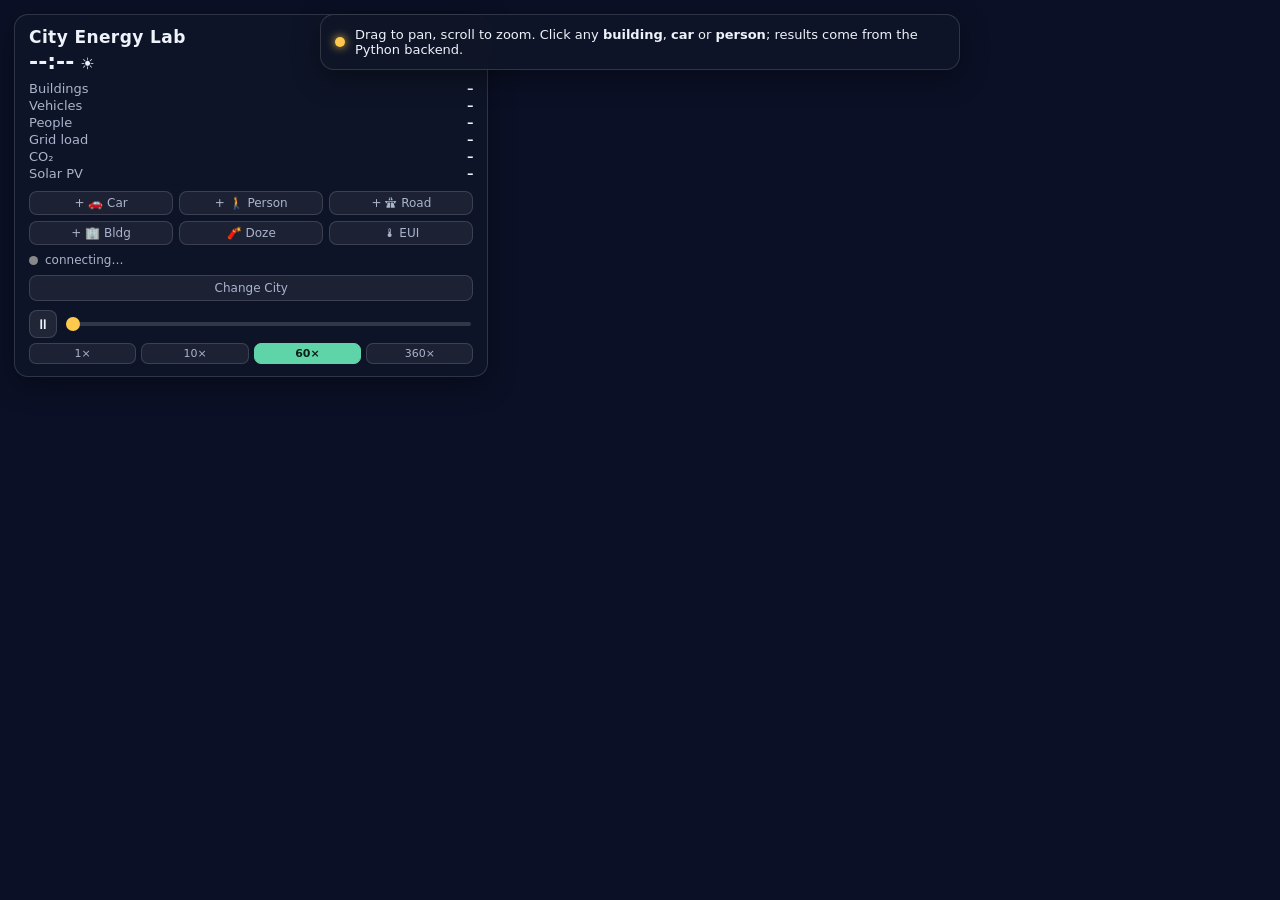
==== frontend/index.html @ 8f227ff8 "main: add any-city input via lat/lon web form" ====
<!DOCTYPE html>
<html lang="en">
<head>
<meta charset="utf-8">
<meta name="viewport" content="width=device-width, initial-scale=1">
<meta name="description" content="City energy analysis — Python simulation backend, browser renders only.">
<title>City Energy Analysis</title>
<link rel="icon" href="data:,">
<link rel="stylesheet" href="css/main.css">
</head>
<body>
<canvas id="city" aria-label="Isometric city scene — click the building, car or person to query the analysis backend"></canvas>

<div id="hud" class="panel">
  <h1>City Energy Lab</h1>
  <div class="clock"><span id="clockText">--:--</span><span class="glyph" id="clockGlyph">☀️</span></div>
  <div class="stat" id="weatherRow" style="display:none"><span id="weatherIcon"></span><b id="weatherLabel">–</b></div>
  <div class="stat"><span>Buildings</span><b id="statBldg">–</b></div>
  <div class="stat"><span>Vehicles</span><b id="statCars">–</b></div>
  <div class="stat"><span>People</span><b id="statPop">–</b></div>
  <div class="stat"><span>Grid load</span><b id="statLoad">–</b></div>
  <div class="stat"><span>CO₂</span><b id="statCO2">–</b></div>
  <div class="stat"><span>Solar PV</span><b id="statPV">–</b></div>
  <div class="tools" id="toolbar">
    <button data-tool="car" title="Arm, then click a road to add a car (Esc to cancel)">+ 🚗 Car</button>
    <button data-tool="person" title="Arm, then click a road to add a person (Esc to cancel)">+ 🚶 Person</button>
    <button data-tool="road" title="Arm, then drag on the map to lay a road (snaps to a 10 m grid)">+ 🛣 Road</button>
    <button data-tool="bldg" title="Pick a type below, then drag a footprint on the map">+ 🏢 Bldg</button>
    <button data-tool="dozer" title="Arm, then click a building or road to bulldoze it">🧨 Doze</button>
    <button id="euiToggle" title="Toggle EUI heat-map: green=efficient, red=high energy">🌡 EUI</button>
  </div>
  <div class="tools" id="bldgTypes" style="display:none">
    <button data-btype="res" class="active">🏠 Res</button>
    <button data-btype="office">🏢 Office</button>
    <button data-btype="shop">🛍 Shop</button>
    <button data-btype="hospital">🏥 Hospital</button>
    <button data-btype="school">🏫 School</button>
    <button data-btype="industrial">🏭 Industrial</button>
  </div>
  <div class="backend" id="backendBadge"><span class="dot"></span><span id="backendText">connecting…</span></div>
  <button id="changeCityBtn">Change City</button>
  <div id="timeControls">
    <div id="timeSliderRow">
      <button id="playBtn" title="Play / Pause">⏸</button>
      <input id="timeSlider" type="range" min="0" max="1439" step="1" value="0" title="Drag to jump to a time of day">
    </div>
    <div id="speedRow">
      <button data-speed="1">1×</button>
      <button data-speed="10">10×</button>
      <button data-speed="60" class="active">60×</button>
      <button data-speed="360">360×</button>
    </div>
  </div>
</div>

<div id="popup" class="panel" role="dialog" aria-labelledby="popupTitle">
  <button class="close" id="popupClose" aria-label="Close">✕</button>
  <h2 id="popupTitle"></h2>
  <p class="sub" id="popupSub"></p>
  <canvas id="chart" width="640" height="360"></canvas>
  <p id="popupNow"></p>
  <div id="popupEdit">
    <span>Floors</span>
    <button id="floorMinus" aria-label="Remove a floor">−</button>
    <b id="floorVal">–</b>
    <button id="floorPlus" aria-label="Add a floor">+</button>
  </div>
  <div id="popupActions">
    <button id="entityRemove">🗑 Remove</button>
  </div>
</div>

<div id="cityPanel" class="panel" role="dialog" aria-labelledby="cityPanelTitle" style="display:none">
  <button class="close" id="cityClose" aria-label="Close">✕</button>
  <h2 id="cityPanelTitle">Load City</h2>
  <p class="sub">Enter any location — OSM data will be fetched (first load ~10 s, then cached).</p>
  <form id="cityForm" onsubmit="return false">
    <label>Name<input id="cityName" type="text" placeholder="e.g. Tokyo Station" maxlength="60" autocomplete="off"></label>
    <label>Latitude<input id="cityLat" type="number" step="any" min="-90" max="90" placeholder="e.g. 35.6812"></label>
    <label>Longitude<input id="cityLon" type="number" step="any" min="-180" max="180" placeholder="e.g. 139.7671"></label>
    <label>Radius (m)<input id="cityRadius" type="number" min="50" max="2000" step="10" value="250"></label>
    <button id="citySubmit" type="button">Load City</button>
    <p id="cityStatus" aria-live="polite"></p>
  </form>
</div>

<div id="toast" class="panel"><span class="dot"></span><span>Drag to pan, scroll to zoom. Click any <b>building</b>, <b>car</b> or <b>person</b>; results come from the Python backend.</span></div>

<div id="tooltip"></div>

<script type="module" src="js/app.js"></script>
</body>
</html>
---- frontend/css/main.css ----
:root{
  --glass: rgba(16, 22, 40, 0.78);
  --glass-border: rgba(255,255,255,0.14);
  --text: #eef2fa;
  --text-dim: #aab4cc;
  --accent: #ffc94d;
  --accent2: #5fd4a8;
}
*{ box-sizing: border-box; }
html, body{ margin:0; padding:0; height:100%; overflow:hidden;
  font-family: "Segoe UI", "Noto Sans", system-ui, -apple-system, sans-serif;
  background:#0b1026; color:var(--text); }
#city{ position:fixed; inset:0; width:100%; height:100%; display:block;
  touch-action:none; cursor:grab; }
#city.dragging{ cursor:grabbing; }
#city.pointing{ cursor:pointer; }

.panel{
  position:fixed; background:var(--glass); border:1px solid var(--glass-border);
  border-radius:14px; backdrop-filter: blur(8px); -webkit-backdrop-filter: blur(8px);
  box-shadow: 0 8px 28px rgba(0,0,0,0.35); padding:12px 14px; z-index:10;
}

/* HUD */
#hud{ top:14px; left:14px; min-width:200px; }
#hud h1{ margin:0 0 2px; font-size:17px; letter-spacing:0.4px; }
#hud .clock{ font-size:22px; font-variant-numeric:tabular-nums; font-weight:700; margin:2px 0 6px; }
#hud .clock .glyph{ font-size:16px; margin-left:6px; }
#hud .stat{ display:flex; justify-content:space-between; gap:18px; font-size:13px;
  color:var(--text-dim); padding:1px 0; }
#hud .stat b{ color:var(--text); font-variant-numeric:tabular-nums; }
#hud .tools{ display:flex; flex-wrap:wrap; gap:6px; margin-top:9px; }
#hud .tools button{ min-width:30%; }
#bldgTypes{ margin-top:6px; }
#hud #bldgTypes button.active{ background:var(--accent); border-color:var(--accent);
  color:#1c1605; font-weight:600; }
#hud .tools button{ flex:1; border:1px solid var(--glass-border); background:rgba(255,255,255,0.06);
  color:var(--text-dim); font:inherit; font-size:12px; padding:4px 6px; border-radius:8px; cursor:pointer; }
#hud .tools button:hover{ color:var(--text); }
#hud .tools button.active{ background:var(--accent2); border-color:var(--accent2);
  color:#0c2018; font-weight:600; }
#city.placing{ cursor:crosshair; }
#hud .backend{ margin-top:8px; font-size:12px; color:var(--text-dim);
  display:flex; align-items:center; gap:7px; }
#hud .backend .dot{ width:9px; height:9px; border-radius:50%; background:#888; flex:none; }
#hud .backend.live .dot{ background:var(--accent2); box-shadow:0 0 8px var(--accent2); }
#hud .backend.dead .dot{ background:#e84545; box-shadow:0 0 8px #e84545; }

/* time controls */
#timeControls{ margin-top:9px; }
#timeSliderRow{ display:flex; align-items:center; gap:7px; margin-bottom:5px; }
#playBtn{ width:28px; height:28px; border-radius:8px; border:1px solid var(--glass-border);
  background:rgba(255,255,255,0.08); color:var(--text); font-size:14px; cursor:pointer;
  display:flex; align-items:center; justify-content:center; flex:none; padding:0; }
#playBtn:hover{ background:rgba(255,255,255,0.18); }
#timeSlider{ flex:1; -webkit-appearance:none; appearance:none; height:4px;
  border-radius:2px; background:rgba(255,255,255,0.15); outline:none; cursor:pointer; }
#timeSlider::-webkit-slider-thumb{ -webkit-appearance:none; width:14px; height:14px;
  border-radius:50%; background:var(--accent); cursor:pointer; }
#timeSlider::-moz-range-thumb{ width:14px; height:14px; border:none;
  border-radius:50%; background:var(--accent); cursor:pointer; }
#speedRow{ display:flex; gap:5px; }
#speedRow button{ flex:1; border:1px solid var(--glass-border); background:rgba(255,255,255,0.06);
  color:var(--text-dim); font:inherit; font-size:11px; padding:3px 4px;
  border-radius:7px; cursor:pointer; }
#speedRow button:hover{ color:var(--text); }
#speedRow button.active{ background:var(--accent2); border-color:var(--accent2);
  color:#0c2018; font-weight:600; }

/* Detail popup (building / car / person) */
#popup{ top:80px; right:16px; width:340px; max-width:calc(100vw - 24px); z-index:20; display:none; }
#popup.open{ display:block; }
#popup .close{ position:absolute; top:8px; right:10px; border:none; background:none;
  color:var(--text-dim); font-size:20px; cursor:pointer; line-height:1; padding:4px; }
#popup .close:hover{ color:var(--text); }
#popup h2{ margin:0 36px 2px 0; font-size:17px; }
#popup .sub{ margin:0 0 10px; font-size:12.5px; color:var(--text-dim); }
#chart{ width:100%; height:180px; display:block; border-radius:8px; background:rgba(8,12,28,0.6); }
#popupNow{ margin:8px 0 0; font-size:14px; }
#popupNow b{ color:var(--accent); font-size:18px; font-variant-numeric:tabular-nums; }
#popupEdit{ display:none; margin:10px 0 0; align-items:center; gap:10px; font-size:13px;
  color:var(--text-dim); }
#popup.editable #popupEdit{ display:flex; }
#popupEdit button{ width:26px; height:26px; border-radius:7px; border:1px solid var(--glass-border);
  background:rgba(255,255,255,0.08); color:var(--text); font-size:15px; cursor:pointer; line-height:1; }
#popupEdit button:hover{ background:rgba(255,255,255,0.18); }
#popupEdit button:disabled{ opacity:0.4; cursor:default; }
#popupEdit b{ min-width:22px; text-align:center; color:var(--text);
  font-size:15px; font-variant-numeric:tabular-nums; }
#popupActions{ display:none; margin:10px 0 0; }
#popup.removable #popupActions{ display:flex; }
#popupActions button{ border:1px solid rgba(232,69,69,0.5); background:rgba(232,69,69,0.14);
  color:#ff9d9d; font:inherit; font-size:12.5px; padding:5px 14px; border-radius:8px; cursor:pointer; }
#popupActions button:hover{ background:rgba(232,69,69,0.32); color:#fff; }

/* tooltip */
#tooltip{ position:fixed; pointer-events:none; z-index:30; display:none;
  background:rgba(10,14,30,0.92); border:1px solid var(--glass-border); color:var(--text);
  font-size:12px; padding:4px 9px; border-radius:7px; white-space:nowrap; }

/* hint toast */
#toast{ top:14px; left:50%; transform:translateX(-50%); font-size:13px; color:var(--text);
  display:flex; gap:10px; align-items:center; transition:opacity 0.8s; max-width:92vw; }
#toast.hide{ opacity:0; pointer-events:none; }
#toast .dot{ width:10px; height:10px; border-radius:50%; background:var(--accent);
  box-shadow:0 0 10px var(--accent); flex:none; }

/* Change City button (in HUD) */
#changeCityBtn {
  margin-top:8px; width:100%; border:1px solid var(--glass-border);
  background:rgba(255,255,255,0.06); color:var(--text-dim); font:inherit;
  font-size:12px; padding:5px 8px; border-radius:8px; cursor:pointer;
}
#changeCityBtn:hover { color:var(--text); background:rgba(255,255,255,0.12); }

/* City loader panel */
#cityPanel { top:80px; right:16px; width:260px; z-index:25; }
#cityPanel h2 { margin:0 28px 4px 0; font-size:15px; }
#cityPanel .sub { margin:0 0 10px; font-size:12px; color:var(--text-dim); }
#cityPanel .close { position:absolute; top:8px; right:10px; border:none;
  background:none; color:var(--text-dim); font-size:20px; cursor:pointer;
  line-height:1; padding:4px; }
#cityPanel .close:hover { color:var(--text); }
#cityForm { display:flex; flex-direction:column; gap:7px; }
#cityForm label { display:flex; flex-direction:column; gap:3px;
  font-size:12px; color:var(--text-dim); }
#cityForm input {
  background:rgba(255,255,255,0.07); border:1px solid var(--glass-border);
  color:var(--text); border-radius:7px; padding:5px 8px; font:inherit;
  font-size:13px; outline:none;
}
#cityForm input:focus { border-color:rgba(255,255,255,0.32); }
#citySubmit {
  margin-top:2px; background:rgba(95,212,168,0.14);
  border:1px solid rgba(95,212,168,0.4); color:var(--accent2);
  font:inherit; font-size:13px; font-weight:600; padding:7px;
  border-radius:8px; cursor:pointer;
}
#citySubmit:hover { background:rgba(95,212,168,0.28); }
#citySubmit:disabled { opacity:0.5; cursor:default; }
#cityStatus { font-size:11.5px; color:var(--text-dim); margin:2px 0 0; min-height:1em; }

@media (max-width: 760px){
  #hud{ min-width:160px; padding:10px 12px; }
  #hud .clock{ font-size:18px; }
  #popup{ top:auto; bottom:16px; right:12px; left:12px; width:auto; }
  #toast{ top:auto; bottom:14px; left:12px; right:12px; transform:none; font-size:12px; }
}
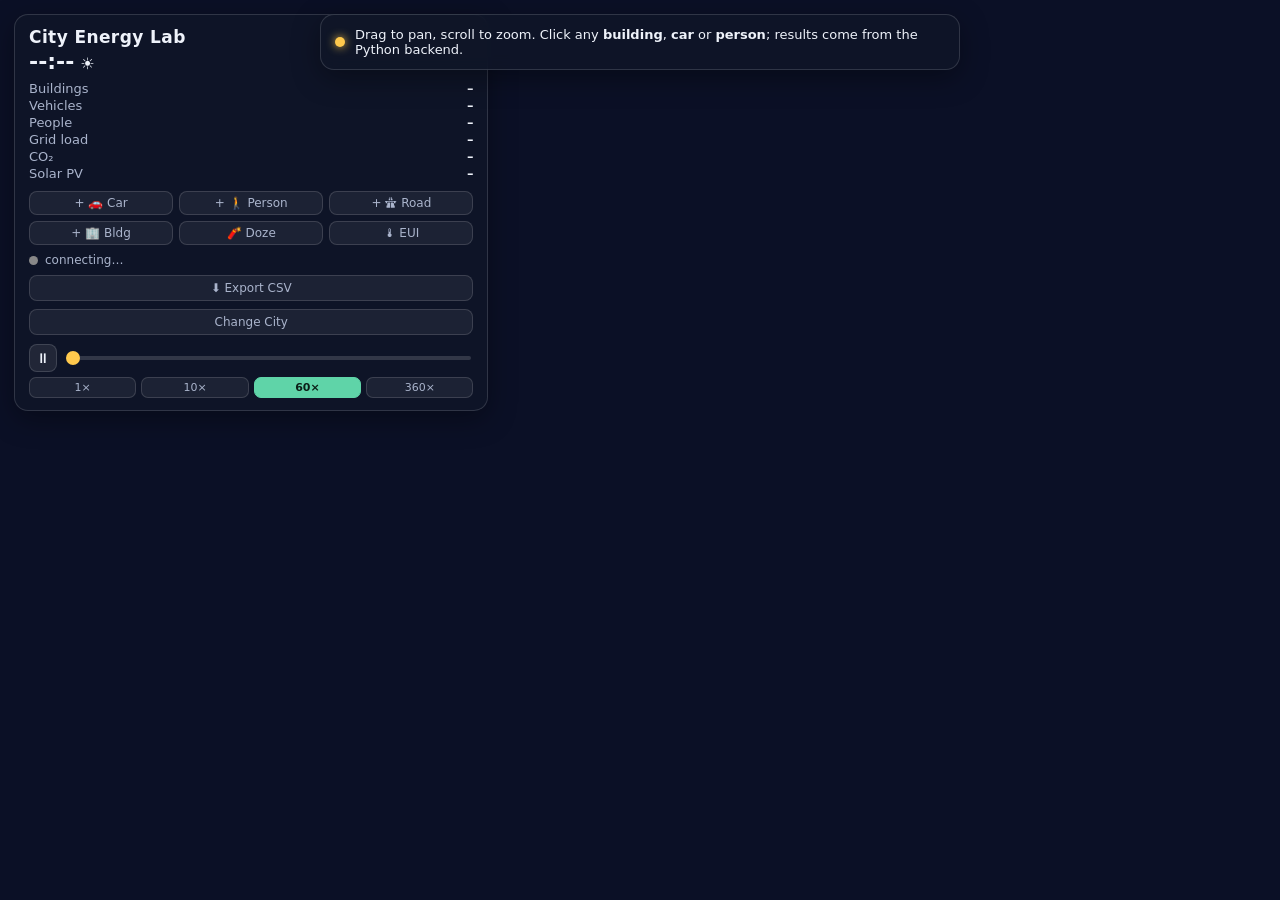
==== commit c9575bac: "main: add per-building CSV export and fix empty-world startup crash" ====
--- a/frontend/index.html
+++ b/frontend/index.html
@@ -38,6 +38,7 @@
     <button data-btype="industrial">🏭 Industrial</button>
   </div>
   <div class="backend" id="backendBadge"><span class="dot"></span><span id="backendText">connecting…</span></div>
+  <button id="exportBtn" title="Download the current per-building EUI / CO₂ / PV analysis as CSV">⬇ Export CSV</button>
   <button id="changeCityBtn">Change City</button>
   <div id="timeControls">
     <div id="timeSliderRow">
--- a/frontend/css/main.css
+++ b/frontend/css/main.css
@@ -105,13 +105,13 @@
 #toast .dot{ width:10px; height:10px; border-radius:50%; background:var(--accent);
   box-shadow:0 0 10px var(--accent); flex:none; }
 
-/* Change City button (in HUD) */
-#changeCityBtn {
+/* Change City / Export buttons (in HUD) */
+#changeCityBtn, #exportBtn {
   margin-top:8px; width:100%; border:1px solid var(--glass-border);
   background:rgba(255,255,255,0.06); color:var(--text-dim); font:inherit;
   font-size:12px; padding:5px 8px; border-radius:8px; cursor:pointer;
 }
-#changeCityBtn:hover { color:var(--text); background:rgba(255,255,255,0.12); }
+#changeCityBtn:hover, #exportBtn:hover { color:var(--text); background:rgba(255,255,255,0.12); }
 
 /* City loader panel */
 #cityPanel { top:80px; right:16px; width:260px; z-index:25; }
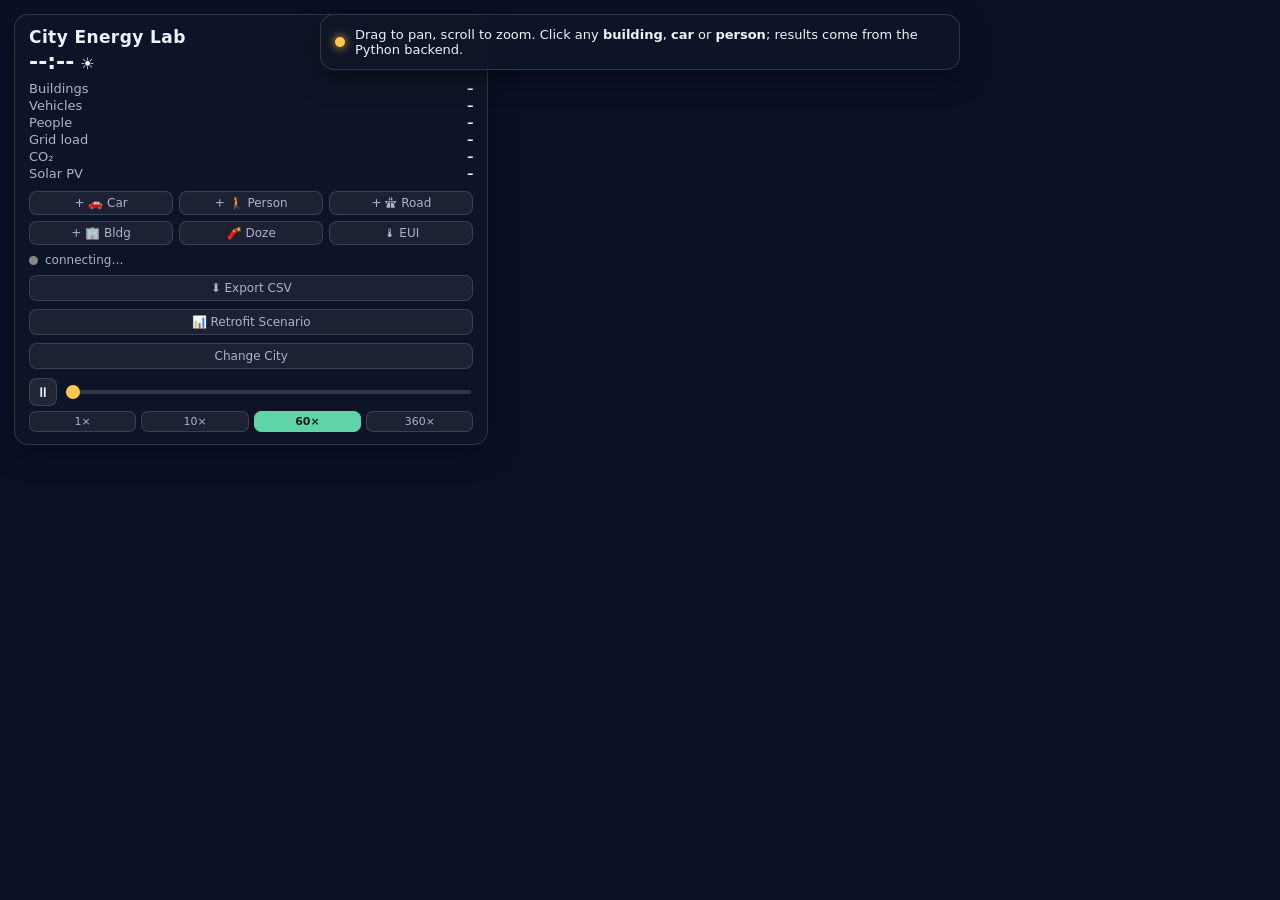
==== commit 5fcc8b04: "main: enable before vs after retrofit pipeline." ====
--- a/frontend/index.html
+++ b/frontend/index.html
@@ -39,6 +39,7 @@
   </div>
   <div class="backend" id="backendBadge"><span class="dot"></span><span id="backendText">connecting…</span></div>
   <button id="exportBtn" title="Download the current per-building EUI / CO₂ / PV analysis as CSV">⬇ Export CSV</button>
+  <button id="scenarioBtn" title="Compare the city before vs. after a retrofit (city-wide measures)">📊 Retrofit Scenario</button>
   <button id="changeCityBtn">Change City</button>
   <div id="timeControls">
     <div id="timeSliderRow">
@@ -85,6 +86,15 @@
   </form>
 </div>
 
+<div id="scenarioPanel" class="panel" role="dialog" aria-labelledby="scenarioTitle" style="display:none">
+  <button class="close" id="scenarioClose" aria-label="Close">✕</button>
+  <h2 id="scenarioTitle">Retrofit Scenario</h2>
+  <p class="sub">Before vs. after, city-wide. Deterministic design-day recompute — the live simulation keeps running.</p>
+  <div id="scenarioPresets"></div>
+  <div id="scenarioMeasures"></div>
+  <div id="scenarioResults"></div>
+</div>
+
 <div id="toast" class="panel"><span class="dot"></span><span>Drag to pan, scroll to zoom. Click any <b>building</b>, <b>car</b> or <b>person</b>; results come from the Python backend.</span></div>
 
 <div id="tooltip"></div>
--- a/frontend/css/main.css
+++ b/frontend/css/main.css
@@ -105,13 +105,65 @@
 #toast .dot{ width:10px; height:10px; border-radius:50%; background:var(--accent);
   box-shadow:0 0 10px var(--accent); flex:none; }
 
-/* Change City / Export buttons (in HUD) */
-#changeCityBtn, #exportBtn {
+/* Change City / Export / Scenario buttons (in HUD) */
+#changeCityBtn, #exportBtn, #scenarioBtn {
   margin-top:8px; width:100%; border:1px solid var(--glass-border);
   background:rgba(255,255,255,0.06); color:var(--text-dim); font:inherit;
   font-size:12px; padding:5px 8px; border-radius:8px; cursor:pointer;
 }
-#changeCityBtn:hover, #exportBtn:hover { color:var(--text); background:rgba(255,255,255,0.12); }
+#changeCityBtn:hover, #exportBtn:hover, #scenarioBtn:hover { color:var(--text); background:rgba(255,255,255,0.12); }
+
+/* Retrofit scenario panel */
+#scenarioPanel{ top:80px; right:16px; width:360px; max-width:calc(100vw - 24px);
+  max-height:calc(100vh - 96px); overflow:auto; z-index:25; }
+#scenarioPanel h2{ margin:0 28px 2px 0; font-size:16px; }
+#scenarioPanel .sub{ margin:0 0 10px; font-size:11.5px; color:var(--text-dim); }
+#scenarioPanel .close{ position:absolute; top:8px; right:10px; border:none; background:none;
+  color:var(--text-dim); font-size:20px; cursor:pointer; line-height:1; padding:4px; }
+#scenarioPanel .close:hover{ color:var(--text); }
+
+#scenarioPresets{ display:flex; gap:6px; margin-bottom:10px; }
+#scenarioPresets button{ flex:1; border:1px solid var(--glass-border); background:rgba(255,255,255,0.06);
+  color:var(--text-dim); font:inherit; font-size:12px; padding:5px; border-radius:8px; cursor:pointer; }
+#scenarioPresets button:hover{ color:var(--text); background:rgba(255,255,255,0.12); }
+
+#scenarioMeasures .measure{ margin-bottom:7px; }
+#scenarioMeasures label{ display:flex; justify-content:space-between; align-items:baseline;
+  font-size:12px; color:var(--text-dim); margin-bottom:2px; }
+#scenarioMeasures .mval{ color:var(--accent2); font-variant-numeric:tabular-nums; font-size:11.5px; }
+#scenarioMeasures input[type=range]{ width:100%; -webkit-appearance:none; appearance:none; height:4px;
+  border-radius:2px; background:rgba(255,255,255,0.15); outline:none; cursor:pointer; margin:0; }
+#scenarioMeasures input[type=range]::-webkit-slider-thumb{ -webkit-appearance:none; width:13px; height:13px;
+  border-radius:50%; background:var(--accent2); cursor:pointer; }
+#scenarioMeasures input[type=range]::-moz-range-thumb{ width:13px; height:13px; border:none;
+  border-radius:50%; background:var(--accent2); cursor:pointer; }
+
+#scenarioResults{ margin-top:12px; border-top:1px solid var(--glass-border); padding-top:10px;
+  transition:opacity 0.15s; }
+#scenarioResults.loading{ opacity:0.5; }
+.scenMeta, .scenUnit{ font-size:11px; color:var(--text-dim); text-align:center; }
+.scenMeta{ margin-bottom:8px; }
+.scenUnit{ margin-bottom:12px; }
+
+.scenHeadline{ display:flex; align-items:center; justify-content:space-between; gap:8px; margin-bottom:2px; }
+.scenHL{ display:flex; flex-direction:column; align-items:center; flex:1; }
+.scenHLk{ font-size:10px; color:var(--text-dim); text-transform:uppercase; letter-spacing:0.4px; }
+.scenHL b{ font-size:26px; font-variant-numeric:tabular-nums; }
+.scenArrow{ font-size:15px; font-weight:700; font-variant-numeric:tabular-nums; padding:0 4px; white-space:nowrap; }
+
+.scenRow{ display:grid; grid-template-columns:1.4fr 1fr 1fr 0.9fr; gap:6px; align-items:baseline;
+  font-size:12px; padding:3px 0; }
+.scenHead{ color:var(--text-dim); font-size:10px; text-transform:uppercase; letter-spacing:0.3px;
+  border-bottom:1px solid var(--glass-border); padding-bottom:4px; margin-bottom:2px; }
+.scenRow .scenLabel{ color:var(--text-dim); }
+.scenRow .scenNum{ text-align:right; font-variant-numeric:tabular-nums; color:var(--text); }
+.scenRow .scenDelta{ text-align:right; font-variant-numeric:tabular-nums; font-weight:600; }
+.scenRow.strong{ font-weight:600; }
+.scenRow.strong .scenLabel{ color:var(--text); }
+.scenDelta.good, .scenArrow.good{ color:var(--accent2); }
+.scenDelta.bad, .scenArrow.bad{ color:#ff8f8f; }
+.scenDelta.flat, .scenArrow.flat{ color:var(--text-dim); }
+.scenErr{ font-size:12px; color:#ffb4b4; }
 
 /* City loader panel */
 #cityPanel { top:80px; right:16px; width:260px; z-index:25; }
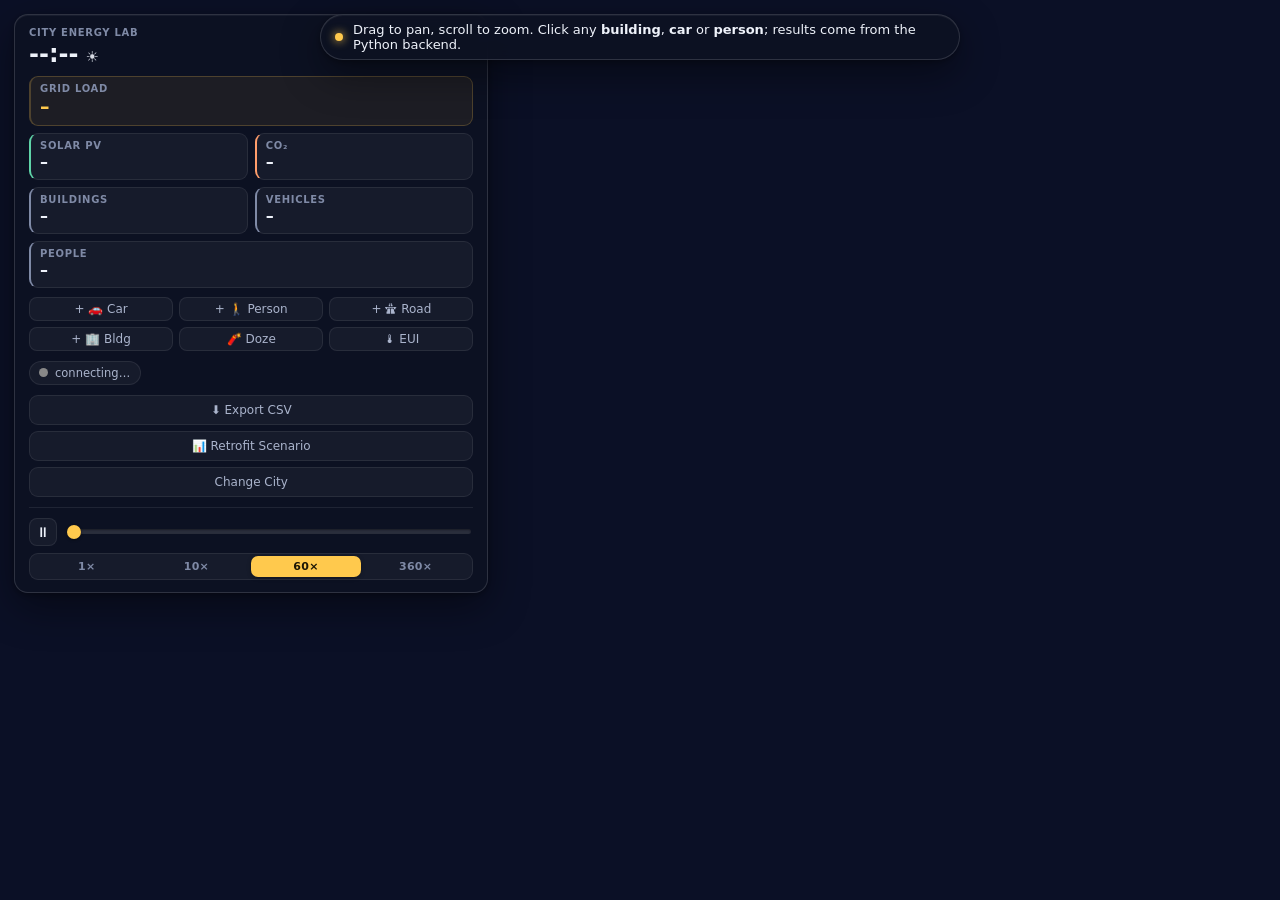
==== commit b4794179: "main: rectify the GUI" ====
--- a/frontend/index.html
+++ b/frontend/index.html
@@ -15,12 +15,14 @@
   <h1>City Energy Lab</h1>
   <div class="clock"><span id="clockText">--:--</span><span class="glyph" id="clockGlyph">☀️</span></div>
   <div class="stat" id="weatherRow" style="display:none"><span id="weatherIcon"></span><b id="weatherLabel">–</b></div>
-  <div class="stat"><span>Buildings</span><b id="statBldg">–</b></div>
-  <div class="stat"><span>Vehicles</span><b id="statCars">–</b></div>
-  <div class="stat"><span>People</span><b id="statPop">–</b></div>
-  <div class="stat"><span>Grid load</span><b id="statLoad">–</b></div>
-  <div class="stat"><span>CO₂</span><b id="statCO2">–</b></div>
-  <div class="stat"><span>Solar PV</span><b id="statPV">–</b></div>
+  <div class="metric-grid metric-grid--hud">
+    <div class="tile tile--hero" style="--tick:var(--accent)"><span class="tile__k">Grid load</span><b class="tile__v" id="statLoad">–</b></div>
+    <div class="tile" style="--tick:var(--accent2)"><span class="tile__k">Solar PV</span><b class="tile__v" id="statPV">–</b></div>
+    <div class="tile" style="--tick:var(--warm)"><span class="tile__k">CO₂</span><b class="tile__v" id="statCO2">–</b></div>
+    <div class="tile" style="--tick:var(--text-mute)"><span class="tile__k">Buildings</span><b class="tile__v" id="statBldg">–</b></div>
+    <div class="tile" style="--tick:var(--text-mute)"><span class="tile__k">Vehicles</span><b class="tile__v" id="statCars">–</b></div>
+    <div class="tile tile--wide" style="--tick:var(--text-mute)"><span class="tile__k">People</span><b class="tile__v" id="statPop">–</b></div>
+  </div>
   <div class="tools" id="toolbar">
     <button data-tool="car" title="Arm, then click a road to add a car (Esc to cancel)">+ 🚗 Car</button>
     <button data-tool="person" title="Arm, then click a road to add a person (Esc to cancel)">+ 🚶 Person</button>
@@ -60,7 +62,7 @@
   <h2 id="popupTitle"></h2>
   <p class="sub" id="popupSub"></p>
   <canvas id="chart" width="640" height="360"></canvas>
-  <p id="popupNow"></p>
+  <div id="popupNow" class="metric-grid" aria-label="Live readings"></div>
   <div id="popupEdit">
     <span>Floors</span>
     <button id="floorMinus" aria-label="Remove a floor">−</button>
@@ -78,8 +80,10 @@
   <p class="sub">Enter any location — OSM data will be fetched (first load ~10 s, then cached).</p>
   <form id="cityForm" onsubmit="return false">
     <label>Name<input id="cityName" type="text" placeholder="e.g. Tokyo Station" maxlength="60" autocomplete="off"></label>
-    <label>Latitude<input id="cityLat" type="number" step="any" min="-90" max="90" placeholder="e.g. 35.6812"></label>
-    <label>Longitude<input id="cityLon" type="number" step="any" min="-180" max="180" placeholder="e.g. 139.7671"></label>
+    <div id="cityCoordRow">
+      <label>Latitude<input id="cityLat" type="number" step="any" min="-90" max="90" placeholder="e.g. 35.6812"></label>
+      <label>Longitude<input id="cityLon" type="number" step="any" min="-180" max="180" placeholder="e.g. 139.7671"></label>
+    </div>
     <label>Radius (m)<input id="cityRadius" type="number" min="50" max="2000" step="10" value="250"></label>
     <button id="citySubmit" type="button">Load City</button>
     <p id="cityStatus" aria-live="polite"></p>
@@ -89,10 +93,19 @@
 <div id="scenarioPanel" class="panel" role="dialog" aria-labelledby="scenarioTitle" style="display:none">
   <button class="close" id="scenarioClose" aria-label="Close">✕</button>
   <h2 id="scenarioTitle">Retrofit Scenario</h2>
-  <p class="sub">Before vs. after, city-wide. Deterministic design-day recompute — the live simulation keeps running.</p>
+  <p class="sub">Before vs. after. Deterministic design-day recompute — the live simulation keeps running.</p>
   <div id="scenarioPresets"></div>
+  <label class="scenSelectRow">Apply to <select id="scenarioTarget"></select></label>
   <div id="scenarioMeasures"></div>
   <div id="scenarioResults"></div>
+  <canvas id="scenarioChart" width="640" height="300"></canvas>
+  <label class="scenSelectRow">Electricity tariff (£/kWh)
+    <input id="scenarioTariff" type="number" min="0" max="100" step="0.01" value="0.28"></label>
+  <div id="scenarioCost"></div>
+  <div id="scenarioFoot">
+    <label class="scenMapToggle"><input type="checkbox" id="scenarioMapToggle"> Show savings on map</label>
+    <button id="scenarioExport" title="Download per-building before/after CSV">⬇ CSV</button>
+  </div>
 </div>
 
 <div id="toast" class="panel"><span class="dot"></span><span>Drag to pan, scroll to zoom. Click any <b>building</b>, <b>car</b> or <b>person</b>; results come from the Python backend.</span></div>
--- a/frontend/css/main.css
+++ b/frontend/css/main.css
@@ -1,10 +1,17 @@
 :root{
-  --glass: rgba(16, 22, 40, 0.78);
+  --glass: rgba(13, 18, 34, 0.86);
   --glass-border: rgba(255,255,255,0.14);
+  --glass-2: rgba(255,255,255,0.045);
+  --tile-border: rgba(255,255,255,0.08);
   --text: #eef2fa;
   --text-dim: #aab4cc;
+  --text-mute: #7f8aa6;
   --accent: #ffc94d;
   --accent2: #5fd4a8;
+  --warm: #ff9d6b;
+  --cool: #7aa7ff;
+  --warn: #ff8f8f;
+  --well: rgba(8,12,28,0.55);
 }
 *{ box-sizing: border-box; }
 html, body{ margin:0; padding:0; height:100%; overflow:hidden;
@@ -18,54 +25,75 @@
 .panel{
   position:fixed; background:var(--glass); border:1px solid var(--glass-border);
   border-radius:14px; backdrop-filter: blur(8px); -webkit-backdrop-filter: blur(8px);
-  box-shadow: 0 8px 28px rgba(0,0,0,0.35); padding:12px 14px; z-index:10;
+  box-shadow:
+    0 1px 0 rgba(255,255,255,0.05) inset,
+    0 2px 6px rgba(0,0,0,0.30),
+    0 14px 40px rgba(0,0,0,0.42);
+  padding:12px 14px; z-index:10;
 }
 
 /* HUD */
 #hud{ top:14px; left:14px; min-width:200px; }
-#hud h1{ margin:0 0 2px; font-size:17px; letter-spacing:0.4px; }
-#hud .clock{ font-size:22px; font-variant-numeric:tabular-nums; font-weight:700; margin:2px 0 6px; }
-#hud .clock .glyph{ font-size:16px; margin-left:6px; }
+#hud h1{ margin:0 0 4px; font-size:10px; font-weight:600;
+  letter-spacing:0.7px; text-transform:uppercase; color:var(--text-mute); }
+#hud .clock{ font-size:24px; font-weight:700; font-variant-numeric:tabular-nums;
+  margin:0 0 8px; line-height:1.05; }
+#hud .clock .glyph{ font-size:15px; margin-left:7px; opacity:0.9; }
 #hud .stat{ display:flex; justify-content:space-between; gap:18px; font-size:13px;
   color:var(--text-dim); padding:1px 0; }
 #hud .stat b{ color:var(--text); font-variant-numeric:tabular-nums; }
+#hud #weatherRow{ width:max-content; max-width:100%; align-items:center; gap:6px;
+  margin:-2px 0 2px; padding:3px 9px; font-size:12px; color:var(--text-dim);
+  background:var(--glass-2); border:1px solid var(--tile-border);
+  border-radius:999px; justify-content:flex-start; }
+#hud #weatherRow b{ font-weight:600; color:var(--text); letter-spacing:0.2px; }
 #hud .tools{ display:flex; flex-wrap:wrap; gap:6px; margin-top:9px; }
 #hud .tools button{ min-width:30%; }
 #bldgTypes{ margin-top:6px; }
 #hud #bldgTypes button.active{ background:var(--accent); border-color:var(--accent);
   color:#1c1605; font-weight:600; }
-#hud .tools button{ flex:1; border:1px solid var(--glass-border); background:rgba(255,255,255,0.06);
+#hud .tools button{ flex:1; border:1px solid var(--tile-border); background:var(--glass-2);
   color:var(--text-dim); font:inherit; font-size:12px; padding:4px 6px; border-radius:8px; cursor:pointer; }
-#hud .tools button:hover{ color:var(--text); }
+#hud .tools button:hover{ color:var(--text); background:rgba(255,255,255,0.07); border-color:var(--glass-border); }
 #hud .tools button.active{ background:var(--accent2); border-color:var(--accent2);
   color:#0c2018; font-weight:600; }
 #city.placing{ cursor:crosshair; }
-#hud .backend{ margin-top:8px; font-size:12px; color:var(--text-dim);
-  display:flex; align-items:center; gap:7px; }
+#hud .backend{ display:inline-flex; align-items:center; gap:7px;
+  width:max-content; max-width:100%; margin-top:10px;
+  font-size:11.5px; color:var(--text-dim); padding:4px 10px 4px 9px;
+  background:var(--glass-2); border:1px solid var(--tile-border); border-radius:999px; }
 #hud .backend .dot{ width:9px; height:9px; border-radius:50%; background:#888; flex:none; }
 #hud .backend.live .dot{ background:var(--accent2); box-shadow:0 0 8px var(--accent2); }
 #hud .backend.dead .dot{ background:#e84545; box-shadow:0 0 8px #e84545; }
 
 /* time controls */
-#timeControls{ margin-top:9px; }
-#timeSliderRow{ display:flex; align-items:center; gap:7px; margin-bottom:5px; }
-#playBtn{ width:28px; height:28px; border-radius:8px; border:1px solid var(--glass-border);
-  background:rgba(255,255,255,0.08); color:var(--text); font-size:14px; cursor:pointer;
+#timeControls{ margin-top:10px; padding-top:10px; border-top:1px solid var(--tile-border); }
+#timeSliderRow{ display:flex; align-items:center; gap:8px; margin-bottom:7px; }
+#playBtn{ width:28px; height:28px; border-radius:8px; border:1px solid var(--tile-border);
+  background:var(--glass-2); color:var(--text); font-size:14px; cursor:pointer;
   display:flex; align-items:center; justify-content:center; flex:none; padding:0; }
-#playBtn:hover{ background:rgba(255,255,255,0.18); }
-#timeSlider{ flex:1; -webkit-appearance:none; appearance:none; height:4px;
-  border-radius:2px; background:rgba(255,255,255,0.15); outline:none; cursor:pointer; }
+#playBtn:hover{ background:rgba(255,255,255,0.10); border-color:var(--glass-border); color:var(--accent); }
+#timeSlider{ flex:1; -webkit-appearance:none; appearance:none; height:5px;
+  border-radius:3px; background:rgba(255,255,255,0.12);
+  box-shadow:inset 0 1px 2px rgba(0,0,0,0.4); outline:none; cursor:pointer; }
 #timeSlider::-webkit-slider-thumb{ -webkit-appearance:none; width:14px; height:14px;
-  border-radius:50%; background:var(--accent); cursor:pointer; }
+  border-radius:50%; background:var(--accent); cursor:pointer;
+  box-shadow:0 1px 3px rgba(0,0,0,0.45); }
 #timeSlider::-moz-range-thumb{ width:14px; height:14px; border:none;
-  border-radius:50%; background:var(--accent); cursor:pointer; }
-#speedRow{ display:flex; gap:5px; }
-#speedRow button{ flex:1; border:1px solid var(--glass-border); background:rgba(255,255,255,0.06);
-  color:var(--text-dim); font:inherit; font-size:11px; padding:3px 4px;
-  border-radius:7px; cursor:pointer; }
+  border-radius:50%; background:var(--accent); cursor:pointer;
+  box-shadow:0 1px 3px rgba(0,0,0,0.45); }
+#timeSlider:hover::-webkit-slider-thumb,
+#timeSlider:active::-webkit-slider-thumb{ box-shadow:0 0 0 4px rgba(255,201,77,0.18), 0 1px 3px rgba(0,0,0,0.45); }
+#timeSlider:hover::-moz-range-thumb,
+#timeSlider:active::-moz-range-thumb{ box-shadow:0 0 0 4px rgba(255,201,77,0.18); }
+#speedRow{ display:flex; gap:0; padding:2px; background:var(--glass-2);
+  border:1px solid var(--tile-border); border-radius:9px; }
+#speedRow button{ flex:1; border:none; background:transparent;
+  color:var(--text-mute); font:inherit; font-size:11px; font-weight:600;
+  letter-spacing:0.3px; padding:4px; border-radius:7px; cursor:pointer; }
 #speedRow button:hover{ color:var(--text); }
-#speedRow button.active{ background:var(--accent2); border-color:var(--accent2);
-  color:#0c2018; font-weight:600; }
+#speedRow button.active{ background:var(--accent); border-color:transparent;
+  color:#1c1605; font-weight:700; box-shadow:0 1px 4px rgba(0,0,0,0.3); }
 
 /* Detail popup (building / car / person) */
 #popup{ top:80px; right:16px; width:340px; max-width:calc(100vw - 24px); z-index:20; display:none; }
@@ -74,10 +102,37 @@
   color:var(--text-dim); font-size:20px; cursor:pointer; line-height:1; padding:4px; }
 #popup .close:hover{ color:var(--text); }
 #popup h2{ margin:0 36px 2px 0; font-size:17px; }
-#popup .sub{ margin:0 0 10px; font-size:12.5px; color:var(--text-dim); }
-#chart{ width:100%; height:180px; display:block; border-radius:8px; background:rgba(8,12,28,0.6); }
-#popupNow{ margin:8px 0 0; font-size:14px; }
-#popupNow b{ color:var(--accent); font-size:18px; font-variant-numeric:tabular-nums; }
+#popup .sub{ margin:0 0 10px; padding-bottom:9px; font-size:12.5px; color:var(--text-dim);
+  border-bottom:1px solid var(--tile-border); }
+#chart, #scenarioChart{ display:block; width:100%; border-radius:9px;
+  background:var(--well); border:1px solid var(--tile-border); }
+#chart{ height:180px; }
+
+/* ===== Metric tiles — shared by the popup readout and the HUD stats ===== */
+.metric-grid{ display:grid; gap:7px; margin:10px 0 0; grid-template-columns:repeat(2,1fr); }
+.tile{ position:relative; display:flex; flex-direction:column; gap:3px;
+  background:var(--glass-2); border:1px solid var(--tile-border);
+  border-left:2px solid var(--tick, var(--text-mute));
+  border-radius:9px; padding:7px 9px 8px; min-width:0; }
+.tile__k{ font-size:10px; font-weight:600; letter-spacing:0.7px;
+  text-transform:uppercase; color:var(--text-mute); line-height:1; }
+.tile__v{ display:flex; align-items:baseline; font-size:17px; font-weight:600;
+  color:var(--text); font-variant-numeric:tabular-nums; line-height:1.05; }
+.tile__u{ font-size:11px; font-weight:500; color:var(--text-mute); margin-left:0.18em; }
+.tile--hero{ grid-column:1 / -1; background:rgba(255,201,77,0.07); border-color:rgba(255,201,77,0.22); }
+.tile--hero .tile__v{ font-size:20px; color:var(--accent); }
+.tile--wide{ grid-column:1 / -1; }
+.tile--hidden{ display:none; }
+.tile--tight .tile__v{ font-size:15px; }
+.tile--hero.tile--tight .tile__v{ font-size:18px; }
+.tile__bar{ height:3px; margin-top:3px; border-radius:2px;
+  background:rgba(255,255,255,0.08); overflow:hidden; }
+.tile__bar i{ display:block; height:100%; background:var(--text-dim); }
+
+/* compact variant used in the HUD */
+.metric-grid--hud{ margin-top:9px; }
+.metric-grid--hud .tile__v{ font-size:16px; }
+.metric-grid--hud .tile--hero .tile__v{ font-size:19px; }
 #popupEdit{ display:none; margin:10px 0 0; align-items:center; gap:10px; font-size:13px;
   color:var(--text-dim); }
 #popup.editable #popupEdit{ display:flex; }
@@ -95,23 +150,29 @@
 
 /* tooltip */
 #tooltip{ position:fixed; pointer-events:none; z-index:30; display:none;
-  background:rgba(10,14,30,0.92); border:1px solid var(--glass-border); color:var(--text);
-  font-size:12px; padding:4px 9px; border-radius:7px; white-space:nowrap; }
+  background:var(--glass); border:1px solid var(--glass-border); color:var(--text);
+  font-size:12px; padding:4px 9px; border-radius:8px; white-space:nowrap;
+  box-shadow:0 4px 14px rgba(0,0,0,0.40); }
 
 /* hint toast */
 #toast{ top:14px; left:50%; transform:translateX(-50%); font-size:13px; color:var(--text);
-  display:flex; gap:10px; align-items:center; transition:opacity 0.8s; max-width:92vw; }
+  display:flex; gap:10px; align-items:center; transition:opacity 0.35s ease; max-width:92vw;
+  padding:7px 14px; border-radius:999px; }
 #toast.hide{ opacity:0; pointer-events:none; }
-#toast .dot{ width:10px; height:10px; border-radius:50%; background:var(--accent);
+#toast .dot{ width:8px; height:8px; border-radius:50%; background:var(--accent);
   box-shadow:0 0 10px var(--accent); flex:none; }
 
 /* Change City / Export / Scenario buttons (in HUD) */
 #changeCityBtn, #exportBtn, #scenarioBtn {
-  margin-top:8px; width:100%; border:1px solid var(--glass-border);
-  background:rgba(255,255,255,0.06); color:var(--text-dim); font:inherit;
-  font-size:12px; padding:5px 8px; border-radius:8px; cursor:pointer;
-}
-#changeCityBtn:hover, #exportBtn:hover, #scenarioBtn:hover { color:var(--text); background:rgba(255,255,255,0.12); }
+  margin-top:6px; width:100%;
+  display:flex; align-items:center; gap:7px; justify-content:center;
+  border:1px solid var(--tile-border); background:var(--glass-2);
+  color:var(--text-dim); font:inherit; font-size:12px;
+  padding:7px 10px; border-radius:9px; cursor:pointer;
+}
+#exportBtn{ margin-top:10px; }
+#changeCityBtn:hover, #exportBtn:hover, #scenarioBtn:hover {
+  color:var(--text); background:rgba(255,255,255,0.07); border-color:var(--glass-border); }
 
 /* Retrofit scenario panel */
 #scenarioPanel{ top:80px; right:16px; width:360px; max-width:calc(100vw - 24px);
@@ -122,12 +183,15 @@
   color:var(--text-dim); font-size:20px; cursor:pointer; line-height:1; padding:4px; }
 #scenarioPanel .close:hover{ color:var(--text); }
 
-#scenarioPresets{ display:flex; gap:6px; margin-bottom:10px; }
-#scenarioPresets button{ flex:1; border:1px solid var(--glass-border); background:rgba(255,255,255,0.06);
-  color:var(--text-dim); font:inherit; font-size:12px; padding:5px; border-radius:8px; cursor:pointer; }
-#scenarioPresets button:hover{ color:var(--text); background:rgba(255,255,255,0.12); }
-
-#scenarioMeasures .measure{ margin-bottom:7px; }
+#scenarioPresets{ display:flex; gap:0; margin-bottom:10px; padding:3px;
+  background:var(--glass-2); border:1px solid var(--tile-border); border-radius:9px; }
+#scenarioPresets button{ flex:1; border:none; background:transparent;
+  color:var(--text-mute); font:inherit; font-size:12px; font-weight:600; padding:5px; border-radius:7px; cursor:pointer; }
+#scenarioPresets button:hover{ color:var(--text); background:rgba(255,255,255,0.06); }
+
+#scenarioMeasures{ background:var(--glass-2); border:1px solid var(--tile-border);
+  border-radius:10px; padding:9px 10px 4px; margin-top:2px; }
+#scenarioMeasures .measure{ margin-bottom:9px; }
 #scenarioMeasures label{ display:flex; justify-content:space-between; align-items:baseline;
   font-size:12px; color:var(--text-dim); margin-bottom:2px; }
 #scenarioMeasures .mval{ color:var(--accent2); font-variant-numeric:tabular-nums; font-size:11.5px; }
@@ -138,59 +202,114 @@
 #scenarioMeasures input[type=range]::-moz-range-thumb{ width:13px; height:13px; border:none;
   border-radius:50%; background:var(--accent2); cursor:pointer; }
 
-#scenarioResults{ margin-top:12px; border-top:1px solid var(--glass-border); padding-top:10px;
+#scenarioResults{ margin-top:12px; border-top:1px solid var(--tile-border); padding-top:10px;
   transition:opacity 0.15s; }
 #scenarioResults.loading{ opacity:0.5; }
 .scenMeta, .scenUnit{ font-size:11px; color:var(--text-dim); text-align:center; }
 .scenMeta{ margin-bottom:8px; }
 .scenUnit{ margin-bottom:12px; }
 
-.scenHeadline{ display:flex; align-items:center; justify-content:space-between; gap:8px; margin-bottom:2px; }
-.scenHL{ display:flex; flex-direction:column; align-items:center; flex:1; }
-.scenHLk{ font-size:10px; color:var(--text-dim); text-transform:uppercase; letter-spacing:0.4px; }
-.scenHL b{ font-size:26px; font-variant-numeric:tabular-nums; }
-.scenArrow{ font-size:15px; font-weight:700; font-variant-numeric:tabular-nums; padding:0 4px; white-space:nowrap; }
+.scenHeadline{ display:flex; align-items:stretch; gap:7px; margin:10px 0 4px; }
+.scenHL{ flex:1; display:flex; flex-direction:column; gap:3px; align-items:flex-start;
+  background:var(--glass-2); border:1px solid var(--tile-border);
+  border-left:2px solid var(--tick, var(--text-mute)); border-radius:9px; padding:7px 9px 8px; }
+.scenHLk{ font-size:10px; font-weight:600; letter-spacing:0.7px; text-transform:uppercase;
+  color:var(--text-mute); line-height:1; }
+.scenHL b{ font-size:20px; font-weight:600; color:var(--text);
+  font-variant-numeric:tabular-nums; line-height:1.05; }
+.scenHL--hero{ --tick:var(--accent); background:rgba(255,201,77,0.07); border-color:rgba(255,201,77,0.22); }
+.scenHL--hero b{ color:var(--accent); }
+.scenArrow{ display:flex; align-items:center; justify-content:center; flex:none; padding:0 9px;
+  font-size:13px; font-weight:700; font-variant-numeric:tabular-nums; white-space:nowrap;
+  border-radius:9px; background:var(--glass-2); border:1px solid var(--tile-border); }
 
 .scenRow{ display:grid; grid-template-columns:1.4fr 1fr 1fr 0.9fr; gap:6px; align-items:baseline;
   font-size:12px; padding:3px 0; }
 .scenHead{ color:var(--text-dim); font-size:10px; text-transform:uppercase; letter-spacing:0.3px;
-  border-bottom:1px solid var(--glass-border); padding-bottom:4px; margin-bottom:2px; }
+  border-bottom:1px solid var(--tile-border); padding-bottom:4px; margin-bottom:2px; }
 .scenRow .scenLabel{ color:var(--text-dim); }
 .scenRow .scenNum{ text-align:right; font-variant-numeric:tabular-nums; color:var(--text); }
 .scenRow .scenDelta{ text-align:right; font-variant-numeric:tabular-nums; font-weight:600; }
-.scenRow.strong{ font-weight:600; }
-.scenRow.strong .scenLabel{ color:var(--text); }
+.scenRow.strong{ background:var(--glass-2); border-left:2px solid var(--text-mute);
+  border-radius:7px; padding:5px 7px; margin:3px 0; }
+.scenRow.strong .scenLabel{ color:var(--text); font-weight:600; }
+.scenRow.strong .scenDelta.good{ color:var(--accent2); }
+.scenRow:not(.scenHead):not(.strong){ padding-left:7px; padding-right:7px; }
 .scenDelta.good, .scenArrow.good{ color:var(--accent2); }
-.scenDelta.bad, .scenArrow.bad{ color:#ff8f8f; }
+.scenDelta.bad, .scenArrow.bad{ color:var(--warn); }
 .scenDelta.flat, .scenArrow.flat{ color:var(--text-dim); }
-.scenErr{ font-size:12px; color:#ffb4b4; }
+.scenLeg-base{ color:var(--text-dim); }
+.scenLeg-after{ color:var(--accent2); }
+.scenErr{ font-size:12px; color:var(--warn); padding:6px 0; }
+
+.scenSelectRow{ display:flex; justify-content:space-between; align-items:center; gap:8px;
+  font-size:12px; color:var(--text-dim); margin-bottom:10px; }
+.scenSelectRow select, .scenSelectRow input{ background:var(--glass-2);
+  border:1px solid var(--tile-border); color:var(--text); border-radius:7px;
+  padding:4px 7px; font:inherit; font-size:12px; outline:none; }
+.scenSelectRow select{ flex:1; cursor:pointer; }
+.scenSelectRow input{ width:84px; text-align:right; font-variant-numeric:tabular-nums; }
+.scenSelectRow select:focus, .scenSelectRow input:focus{ border-color:var(--glass-border); }
+
+#scenarioChart{ height:150px; margin:4px 0 8px; }
+
+#scenarioCost{ margin-top:4px; }
+#scenarioCost:not(:empty){ background:var(--glass-2); border:1px solid var(--tile-border);
+  border-radius:9px; padding:8px 10px; margin-top:10px; }
+.scenCostRow{ display:flex; justify-content:space-between; font-size:12px;
+  color:var(--text-dim); padding:3px 0; }
+.scenCostRow b{ color:var(--text); font-variant-numeric:tabular-nums; }
+
+#scenarioFoot{ display:flex; justify-content:space-between; align-items:center; gap:8px;
+  margin-top:12px; border-top:1px solid var(--tile-border); padding-top:10px; }
+.scenMapToggle{ display:flex; align-items:center; gap:6px; font-size:12px; color:var(--text-mute); cursor:pointer; }
+.scenMapToggle input{ cursor:pointer; }
+#scenarioExport{ border:1px solid var(--tile-border); background:var(--glass-2);
+  color:var(--text-mute); font:inherit; font-size:12px; padding:5px 12px; border-radius:8px; cursor:pointer; }
+#scenarioExport:hover{ color:var(--text); background:rgba(255,255,255,0.10); }
 
 /* City loader panel */
 #cityPanel { top:80px; right:16px; width:260px; z-index:25; }
 #cityPanel h2 { margin:0 28px 4px 0; font-size:15px; }
-#cityPanel .sub { margin:0 0 10px; font-size:12px; color:var(--text-dim); }
+#cityPanel .sub { margin:0 0 12px; padding-bottom:9px; font-size:12px; color:var(--text-dim);
+  border-bottom:1px solid var(--tile-border); }
 #cityPanel .close { position:absolute; top:8px; right:10px; border:none;
   background:none; color:var(--text-dim); font-size:20px; cursor:pointer;
   line-height:1; padding:4px; }
 #cityPanel .close:hover { color:var(--text); }
 #cityForm { display:flex; flex-direction:column; gap:7px; }
-#cityForm label { display:flex; flex-direction:column; gap:3px;
-  font-size:12px; color:var(--text-dim); }
+#cityForm label { display:flex; flex-direction:column; gap:4px;
+  font-size:10px; font-weight:600; letter-spacing:0.7px;
+  text-transform:uppercase; color:var(--text-mute); }
+#cityCoordRow { display:grid; grid-template-columns:1fr 1fr; gap:7px; }
+#cityCoordRow label { min-width:0; }
+#cityCoordRow input { width:100%; }
 #cityForm input {
-  background:rgba(255,255,255,0.07); border:1px solid var(--glass-border);
-  color:var(--text); border-radius:7px; padding:5px 8px; font:inherit;
-  font-size:13px; outline:none;
-}
-#cityForm input:focus { border-color:rgba(255,255,255,0.32); }
+  background:var(--glass-2); border:1px solid var(--tile-border);
+  color:var(--text); border-radius:8px; padding:6px 9px; font:inherit;
+  font-size:13px; text-transform:none; outline:none;
+}
+#cityForm input::placeholder { color:var(--text-mute); text-transform:none; }
+#cityForm input:hover { background:rgba(255,255,255,0.06); }
+#cityForm input:focus {
+  border-color:rgba(255,201,77,0.55); background:rgba(255,255,255,0.06);
+  box-shadow:0 0 0 1px rgba(255,201,77,0.30);
+}
+#cityForm input[type=number] { -moz-appearance:textfield; appearance:textfield; }
+#cityForm input[type=number]::-webkit-outer-spin-button,
+#cityForm input[type=number]::-webkit-inner-spin-button { -webkit-appearance:none; margin:0; }
 #citySubmit {
-  margin-top:2px; background:rgba(95,212,168,0.14);
-  border:1px solid rgba(95,212,168,0.4); color:var(--accent2);
-  font:inherit; font-size:13px; font-weight:600; padding:7px;
+  margin-top:2px; background:rgba(255,201,77,0.14);
+  border:1px solid rgba(255,201,77,0.40); color:var(--accent);
+  font:inherit; font-size:13px; font-weight:600; padding:7px 8px;
   border-radius:8px; cursor:pointer;
 }
-#citySubmit:hover { background:rgba(95,212,168,0.28); }
+#citySubmit:hover { background:rgba(255,201,77,0.26); border-color:rgba(255,201,77,0.55); }
 #citySubmit:disabled { opacity:0.5; cursor:default; }
-#cityStatus { font-size:11.5px; color:var(--text-dim); margin:2px 0 0; min-height:1em; }
+#cityStatus { font-size:11.5px; color:var(--text-dim); margin:6px 0 0; min-height:0; line-height:1.35; }
+#cityStatus:not(:empty) { padding:5px 8px; border-radius:7px;
+  background:var(--glass-2); border-left:2px solid var(--text-mute); }
+#cityStatus.err { color:#ffb4b4; border-left-color:#e84545; }
 
 @media (max-width: 760px){
   #hud{ min-width:160px; padding:10px 12px; }
@@ -198,3 +317,44 @@
   #popup{ top:auto; bottom:16px; right:12px; left:12px; width:auto; }
   #toast{ top:auto; bottom:14px; left:12px; right:12px; transform:none; font-size:12px; }
 }
+
+/* ===== Cross-cutting polish: focus, feedback, motion, scrollbar ===== */
+/* keyboard-only focus ring (amber); silent for mouse users */
+:where(button, input, select, textarea, [tabindex]):focus-visible{
+  outline:2px solid var(--accent); outline-offset:2px;
+}
+#timeSlider:focus-visible,
+#scenarioMeasures input[type=range]:focus-visible{
+  outline:none; box-shadow:0 0 0 3px rgba(255,201,77,0.45);
+}
+:focus:not(:focus-visible){ outline:none; }
+
+/* a selected tool/type reads as gently pressed (no new color) */
+#hud .tools button.active,
+#bldgTypes button.active{ box-shadow:inset 0 1px 3px rgba(0,0,0,0.28); }
+
+/* one shared, compositor-friendly micro-transition (never blur/transform) */
+#hud .tools button, #bldgTypes button, #speedRow button, #playBtn,
+#changeCityBtn, #exportBtn, #scenarioBtn,
+#scenarioPresets button, #scenarioExport, #citySubmit,
+#popupEdit button, #popupActions button,
+.scenSelectRow select, .scenSelectRow input,
+#cityForm input, .panel .close, .tile{
+  transition: background-color .14s ease, border-color .14s ease,
+              color .14s ease, box-shadow .14s ease;
+}
+
+/* dark, slim scrollbar on the only scrolling panel */
+#scenarioPanel{ scrollbar-width:thin; scrollbar-color:rgba(255,255,255,0.18) transparent; }
+#scenarioPanel::-webkit-scrollbar{ width:8px; }
+#scenarioPanel::-webkit-scrollbar-track{ background:transparent; }
+#scenarioPanel::-webkit-scrollbar-thumb{ background:rgba(255,255,255,0.14);
+  border-radius:8px; border:2px solid transparent; background-clip:content-box; }
+#scenarioPanel::-webkit-scrollbar-thumb:hover{ background:rgba(255,255,255,0.26); background-clip:content-box; }
+
+@media (prefers-reduced-motion: reduce){
+  *, *::before, *::after{
+    transition-duration:0.01ms !important;
+    animation-duration:0.01ms !important;
+  }
+}
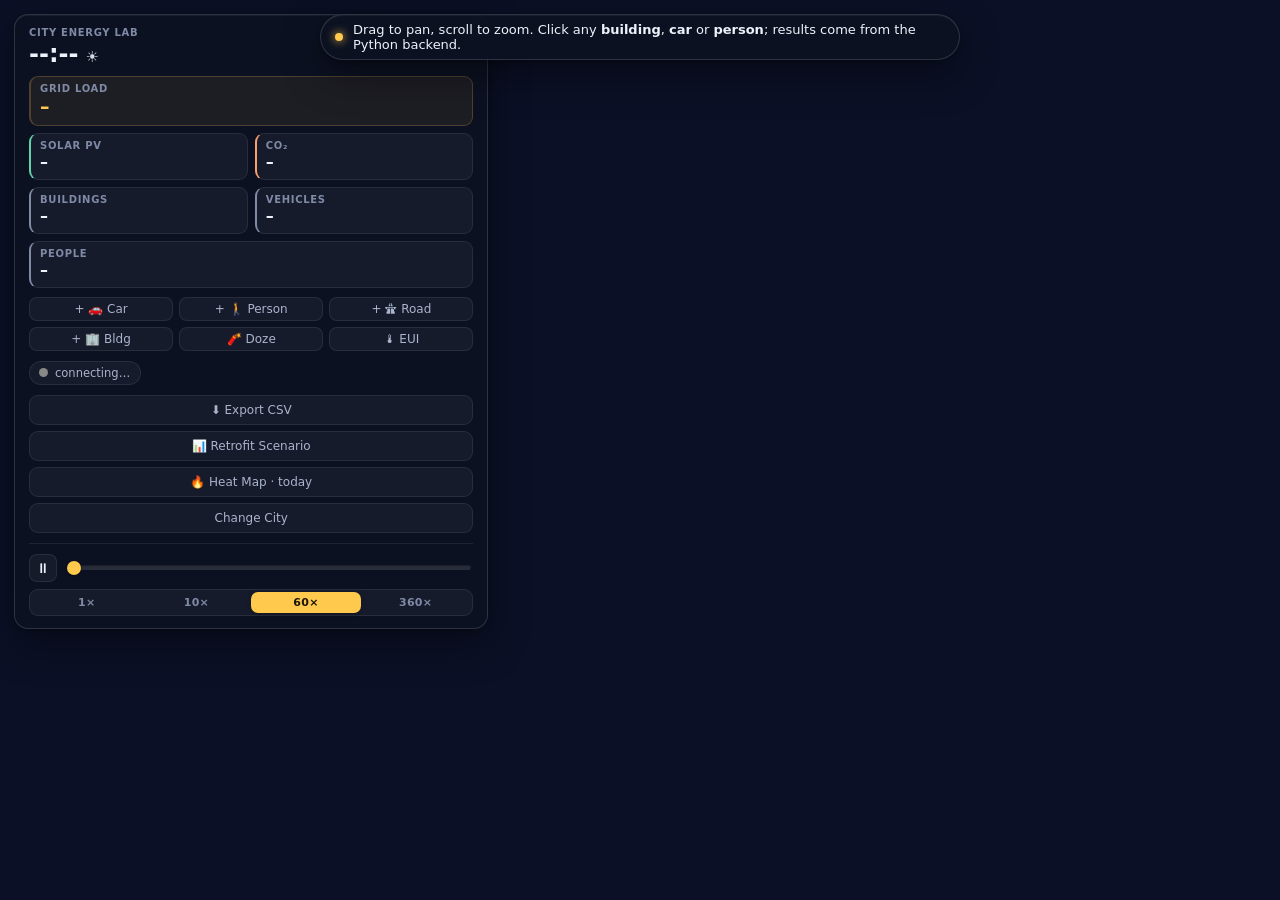
==== commit 6eedd472: "main: add today's overheating heat-map; default the sim to paused" ====
--- a/frontend/index.html
+++ b/frontend/index.html
@@ -42,6 +42,7 @@
   <div class="backend" id="backendBadge"><span class="dot"></span><span id="backendText">connecting…</span></div>
   <button id="exportBtn" title="Download the current per-building EUI / CO₂ / PV analysis as CSV">⬇ Export CSV</button>
   <button id="scenarioBtn" title="Compare the city before vs. after a retrofit (city-wide measures)">📊 Retrofit Scenario</button>
+  <button id="heatBtn" title="Run an overheating heat-map of the city under today's weather">🔥 Heat Map · today</button>
   <button id="changeCityBtn">Change City</button>
   <div id="timeControls">
     <div id="timeSliderRow">
@@ -108,6 +109,25 @@
   </div>
 </div>
 
+<div id="heatPanel" class="panel" role="dialog" aria-labelledby="heatTitle">
+  <button class="close" id="heatClose" aria-label="Close heat-map">✕</button>
+  <div class="heat-head">
+    <strong id="heatTitle">🔥 Overheating today</strong>
+    <span class="sub" id="heatBasis">—</span>
+  </div>
+  <div class="heat-legend">
+    <span id="heatLegendLo">25°C</span>
+    <span class="heat-bar"></span>
+    <span id="heatLegendHi">33°C+</span>
+  </div>
+  <div class="heat-stats">
+    <span>Hottest <b id="heatMax">–</b></span>
+    <span>Mean peak <b id="heatMean">–</b></span>
+    <span>Over 28°C <b id="heatOver">–</b></span>
+  </div>
+  <span id="heatStatus" class="sub" aria-live="polite"></span>
+</div>
+
 <div id="toast" class="panel"><span class="dot"></span><span>Drag to pan, scroll to zoom. Click any <b>building</b>, <b>car</b> or <b>person</b>; results come from the Python backend.</span></div>
 
 <div id="tooltip"></div>
--- a/frontend/css/main.css
+++ b/frontend/css/main.css
@@ -162,8 +162,29 @@
 #toast .dot{ width:8px; height:8px; border-radius:50%; background:var(--accent);
   box-shadow:0 0 10px var(--accent); flex:none; }
 
+/* Overheating heat-map legend (bottom-centre) */
+#heatPanel{ left:50%; bottom:18px; transform:translateX(-50%); display:none;
+  flex-direction:column; gap:9px; max-width:min(680px, 94vw); z-index:22; padding:12px 16px; }
+#heatPanel.open{ display:flex; }
+#heatPanel .sub{ margin:0; font-size:11.5px; color:var(--text-dim); }
+#heatPanel .close{ position:absolute; top:8px; right:10px; border:none; background:none;
+  color:var(--text-dim); font-size:18px; cursor:pointer; line-height:1; padding:4px; }
+#heatPanel .close:hover{ color:var(--text); }
+.heat-head{ display:flex; align-items:baseline; gap:10px; flex-wrap:wrap; padding-right:22px; }
+.heat-head strong{ font-size:14px; font-weight:600; color:var(--text); }
+.heat-legend{ display:flex; align-items:center; gap:10px; font-size:11px; color:var(--text-mute);
+  font-variant-numeric:tabular-nums; }
+.heat-bar{ flex:1; min-width:160px; height:10px; border-radius:6px;
+  background:linear-gradient(90deg, #22c55e, #facc15, #ef4444); }
+.heat-stats{ display:flex; gap:18px; flex-wrap:wrap; font-size:12px; color:var(--text-dim); }
+.heat-stats b{ color:var(--text); font-variant-numeric:tabular-nums; font-weight:600; }
+
+@media (max-width:760px){
+  #heatPanel{ left:12px; right:12px; transform:none; max-width:none; }
+}
+
 /* Change City / Export / Scenario buttons (in HUD) */
-#changeCityBtn, #exportBtn, #scenarioBtn {
+#changeCityBtn, #exportBtn, #scenarioBtn, #heatBtn {
   margin-top:6px; width:100%;
   display:flex; align-items:center; gap:7px; justify-content:center;
   border:1px solid var(--tile-border); background:var(--glass-2);
@@ -171,8 +192,9 @@
   padding:7px 10px; border-radius:9px; cursor:pointer;
 }
 #exportBtn{ margin-top:10px; }
-#changeCityBtn:hover, #exportBtn:hover, #scenarioBtn:hover {
+#changeCityBtn:hover, #exportBtn:hover, #scenarioBtn:hover, #heatBtn:hover {
   color:var(--text); background:rgba(255,255,255,0.07); border-color:var(--glass-border); }
+#heatBtn:disabled{ opacity:0.55; cursor:default; }
 
 /* Retrofit scenario panel */
 #scenarioPanel{ top:80px; right:16px; width:360px; max-width:calc(100vw - 24px);
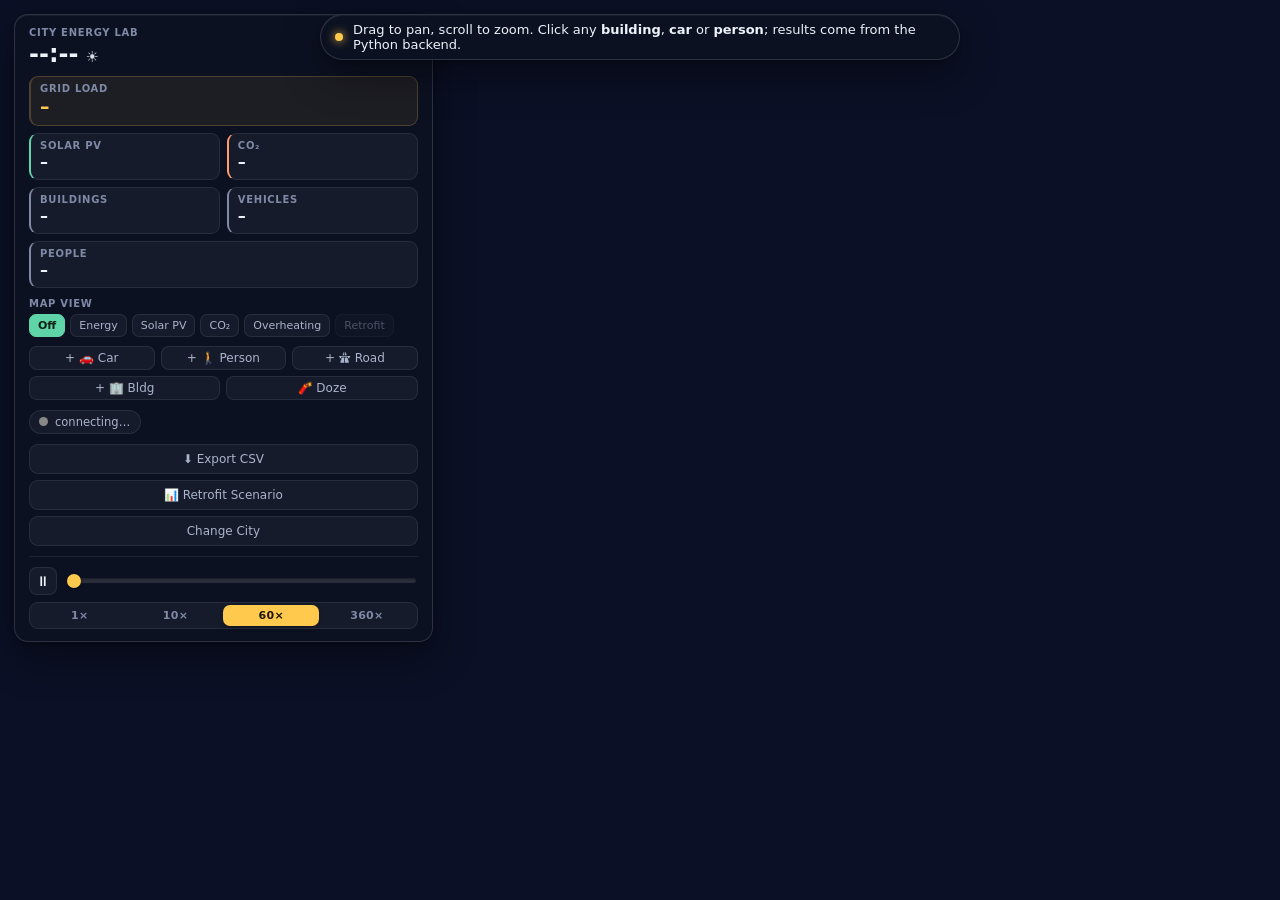
==== commit 83b07e60: "main: refactor touched the heat-map code" ====
--- a/frontend/index.html
+++ b/frontend/index.html
@@ -23,13 +23,16 @@
     <div class="tile" style="--tick:var(--text-mute)"><span class="tile__k">Vehicles</span><b class="tile__v" id="statCars">–</b></div>
     <div class="tile tile--wide" style="--tick:var(--text-mute)"><span class="tile__k">People</span><b class="tile__v" id="statPop">–</b></div>
   </div>
+  <div class="rail-wrap">
+    <span class="rail-label">Map view</span>
+    <div class="info-rail" id="infoRail"></div>
+  </div>
   <div class="tools" id="toolbar">
     <button data-tool="car" title="Arm, then click a road to add a car (Esc to cancel)">+ 🚗 Car</button>
     <button data-tool="person" title="Arm, then click a road to add a person (Esc to cancel)">+ 🚶 Person</button>
     <button data-tool="road" title="Arm, then drag on the map to lay a road (snaps to a 10 m grid)">+ 🛣 Road</button>
     <button data-tool="bldg" title="Pick a type below, then drag a footprint on the map">+ 🏢 Bldg</button>
     <button data-tool="dozer" title="Arm, then click a building or road to bulldoze it">🧨 Doze</button>
-    <button id="euiToggle" title="Toggle EUI heat-map: green=efficient, red=high energy">🌡 EUI</button>
   </div>
   <div class="tools" id="bldgTypes" style="display:none">
     <button data-btype="res" class="active">🏠 Res</button>
@@ -42,7 +45,6 @@
   <div class="backend" id="backendBadge"><span class="dot"></span><span id="backendText">connecting…</span></div>
   <button id="exportBtn" title="Download the current per-building EUI / CO₂ / PV analysis as CSV">⬇ Export CSV</button>
   <button id="scenarioBtn" title="Compare the city before vs. after a retrofit (city-wide measures)">📊 Retrofit Scenario</button>
-  <button id="heatBtn" title="Run an overheating heat-map of the city under today's weather">🔥 Heat Map · today</button>
   <button id="changeCityBtn">Change City</button>
   <div id="timeControls">
     <div id="timeSliderRow">
@@ -109,23 +111,12 @@
   </div>
 </div>
 
-<div id="heatPanel" class="panel" role="dialog" aria-labelledby="heatTitle">
-  <button class="close" id="heatClose" aria-label="Close heat-map">✕</button>
-  <div class="heat-head">
-    <strong id="heatTitle">🔥 Overheating today</strong>
-    <span class="sub" id="heatBasis">—</span>
-  </div>
-  <div class="heat-legend">
-    <span id="heatLegendLo">25°C</span>
-    <span class="heat-bar"></span>
-    <span id="heatLegendHi">33°C+</span>
-  </div>
-  <div class="heat-stats">
-    <span>Hottest <b id="heatMax">–</b></span>
-    <span>Mean peak <b id="heatMean">–</b></span>
-    <span>Over 28°C <b id="heatOver">–</b></span>
-  </div>
-  <span id="heatStatus" class="sub" aria-live="polite"></span>
+<div id="viewLegend" class="panel">
+  <button class="close" id="vlClose" aria-label="Hide overlay">✕</button>
+  <div class="vl-head"><strong id="vlTitle">—</strong><span class="sub" id="vlDetail"></span></div>
+  <div class="vl-tabs" id="vlTabs"></div>
+  <div class="vl-legend"><span id="vlLo"></span><span class="vl-bar" id="vlBar"></span><span id="vlHi"></span></div>
+  <div class="vl-stats" id="vlStats"></div>
 </div>
 
 <div id="toast" class="panel"><span class="dot"></span><span>Drag to pan, scroll to zoom. Click any <b>building</b>, <b>car</b> or <b>person</b>; results come from the Python backend.</span></div>
--- a/frontend/css/main.css
+++ b/frontend/css/main.css
@@ -162,29 +162,46 @@
 #toast .dot{ width:8px; height:8px; border-radius:50%; background:var(--accent);
   box-shadow:0 0 10px var(--accent); flex:none; }
 
-/* Overheating heat-map legend (bottom-centre) */
-#heatPanel{ left:50%; bottom:18px; transform:translateX(-50%); display:none;
-  flex-direction:column; gap:9px; max-width:min(680px, 94vw); z-index:22; padding:12px 16px; }
-#heatPanel.open{ display:flex; }
-#heatPanel .sub{ margin:0; font-size:11.5px; color:var(--text-dim); }
-#heatPanel .close{ position:absolute; top:8px; right:10px; border:none; background:none;
+/* ===== Info-View rail (HUD) ===== */
+.rail-wrap{ margin-top:10px; }
+.rail-label{ display:block; font-size:10px; font-weight:600; letter-spacing:0.7px;
+  text-transform:uppercase; color:var(--text-mute); margin-bottom:5px; }
+.info-rail{ display:flex; flex-wrap:wrap; gap:5px; }
+.info-rail button{ border:1px solid var(--tile-border); background:var(--glass-2);
+  color:var(--text-dim); font:inherit; font-size:11px; padding:4px 8px; border-radius:7px; cursor:pointer; }
+.info-rail button:hover{ color:var(--text); background:rgba(255,255,255,0.07); border-color:var(--glass-border); }
+.info-rail button.active{ background:var(--accent2); border-color:var(--accent2); color:#0c2018; font-weight:600; }
+.info-rail button:disabled{ opacity:0.4; cursor:default; }
+
+/* ===== Shared overlay legend (bottom-centre) ===== */
+#viewLegend{ left:50%; bottom:18px; transform:translateX(-50%); display:none;
+  flex-direction:column; gap:8px; max-width:min(640px, 94vw); z-index:22; padding:12px 16px; }
+#viewLegend.open{ display:flex; }
+#viewLegend .sub{ margin:0; font-size:11.5px; color:var(--text-dim); }
+#viewLegend .close{ position:absolute; top:8px; right:10px; border:none; background:none;
   color:var(--text-dim); font-size:18px; cursor:pointer; line-height:1; padding:4px; }
-#heatPanel .close:hover{ color:var(--text); }
-.heat-head{ display:flex; align-items:baseline; gap:10px; flex-wrap:wrap; padding-right:22px; }
-.heat-head strong{ font-size:14px; font-weight:600; color:var(--text); }
-.heat-legend{ display:flex; align-items:center; gap:10px; font-size:11px; color:var(--text-mute);
+#viewLegend .close:hover{ color:var(--text); }
+.vl-head{ display:flex; align-items:baseline; gap:10px; flex-wrap:wrap; padding-right:22px; }
+.vl-head strong{ font-size:14px; font-weight:600; color:var(--text); }
+.vl-tabs{ display:flex; gap:4px; flex-wrap:wrap; }
+.vl-tabs:empty{ display:none; }
+.vl-tab{ border:1px solid var(--tile-border); background:var(--glass-2); color:var(--text-mute);
+  font:inherit; font-size:11px; padding:3px 8px; border-radius:6px; cursor:pointer; }
+.vl-tab:hover{ color:var(--text); }
+.vl-tab.active{ background:var(--accent); border-color:var(--accent); color:#1c1605; font-weight:600; }
+.vl-legend{ display:flex; align-items:center; gap:10px; font-size:11px; color:var(--text-mute);
   font-variant-numeric:tabular-nums; }
-.heat-bar{ flex:1; min-width:160px; height:10px; border-radius:6px;
-  background:linear-gradient(90deg, #22c55e, #facc15, #ef4444); }
-.heat-stats{ display:flex; gap:18px; flex-wrap:wrap; font-size:12px; color:var(--text-dim); }
-.heat-stats b{ color:var(--text); font-variant-numeric:tabular-nums; font-weight:600; }
+.vl-bar{ flex:1; min-width:160px; height:10px; border-radius:6px; background:transparent; }
+.vl-stats{ display:flex; gap:18px; flex-wrap:wrap; font-size:12px; color:var(--text-dim); }
+.vl-stats:empty{ display:none; }
+.vl-stats span b{ color:var(--text); font-variant-numeric:tabular-nums; font-weight:600; }
 
 @media (max-width:760px){
-  #heatPanel{ left:12px; right:12px; transform:none; max-width:none; }
+  #viewLegend{ left:12px; right:12px; transform:none; max-width:none; }
 }
 
 /* Change City / Export / Scenario buttons (in HUD) */
-#changeCityBtn, #exportBtn, #scenarioBtn, #heatBtn {
+#changeCityBtn, #exportBtn, #scenarioBtn {
   margin-top:6px; width:100%;
   display:flex; align-items:center; gap:7px; justify-content:center;
   border:1px solid var(--tile-border); background:var(--glass-2);
@@ -192,9 +209,8 @@
   padding:7px 10px; border-radius:9px; cursor:pointer;
 }
 #exportBtn{ margin-top:10px; }
-#changeCityBtn:hover, #exportBtn:hover, #scenarioBtn:hover, #heatBtn:hover {
+#changeCityBtn:hover, #exportBtn:hover, #scenarioBtn:hover {
   color:var(--text); background:rgba(255,255,255,0.07); border-color:var(--glass-border); }
-#heatBtn:disabled{ opacity:0.55; cursor:default; }
 
 /* Retrofit scenario panel */
 #scenarioPanel{ top:80px; right:16px; width:360px; max-width:calc(100vw - 24px);
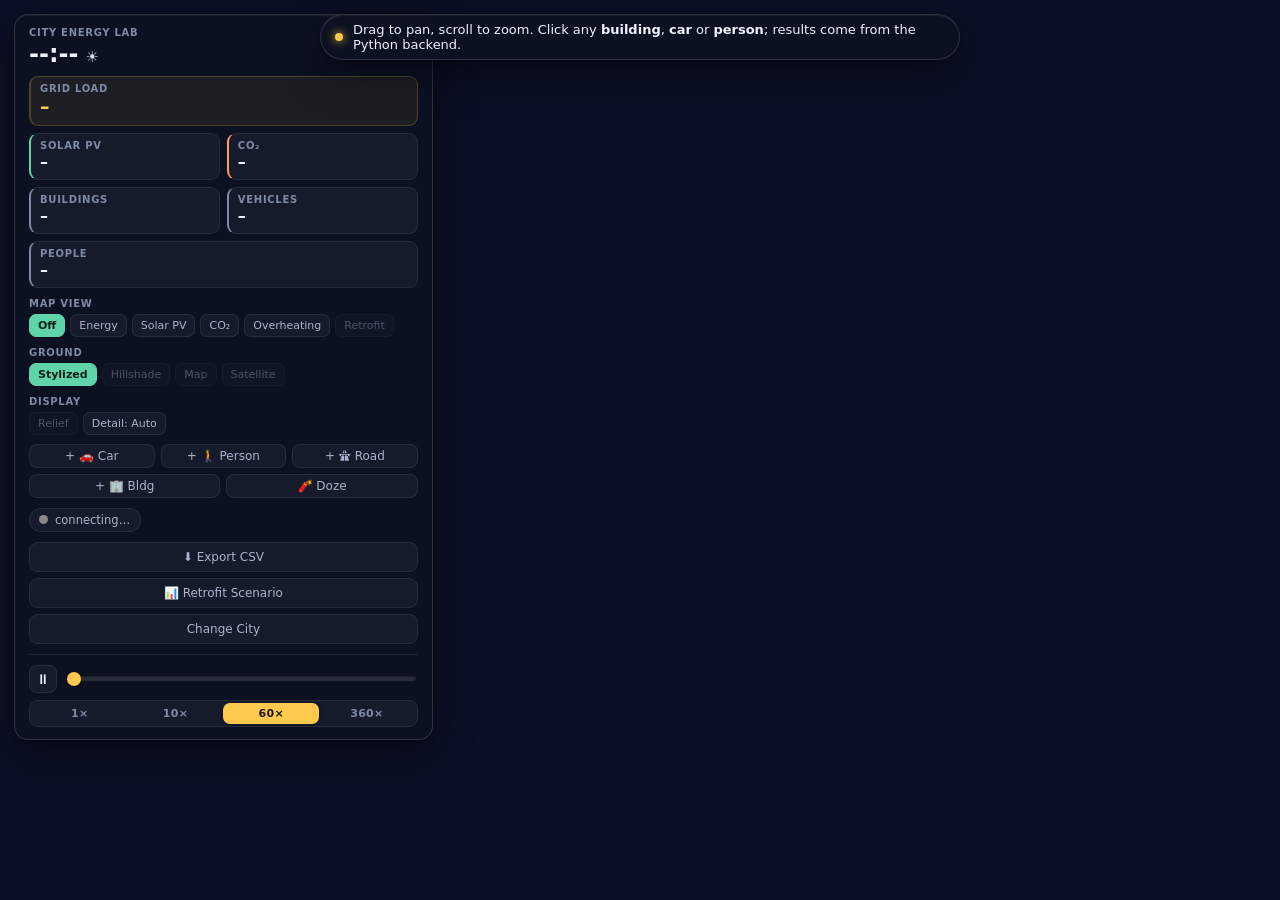
==== commit 75079c08: "main: added styles of the map" ====
--- a/frontend/index.html
+++ b/frontend/index.html
@@ -26,6 +26,14 @@
   <div class="rail-wrap">
     <span class="rail-label">Map view</span>
     <div class="info-rail" id="infoRail"></div>
+  </div>
+  <div class="rail-wrap">
+    <span class="rail-label">Ground</span>
+    <div class="info-rail" id="groundRail"></div>
+  </div>
+  <div class="rail-wrap">
+    <span class="rail-label">Display</span>
+    <div class="info-rail" id="displayRail"></div>
   </div>
   <div class="tools" id="toolbar">
     <button data-tool="car" title="Arm, then click a road to add a car (Esc to cancel)">+ 🚗 Car</button>
@@ -121,6 +129,8 @@
 
 <div id="toast" class="panel"><span class="dot"></span><span>Drag to pan, scroll to zoom. Click any <b>building</b>, <b>car</b> or <b>person</b>; results come from the Python backend.</span></div>
 
+<div id="attribution"></div>
+
 <div id="tooltip"></div>
 
 <script type="module" src="js/app.js"></script>
--- a/frontend/css/main.css
+++ b/frontend/css/main.css
@@ -382,6 +382,13 @@
               color .14s ease, box-shadow .14s ease;
 }
 
+/* map-data attribution (required by OSM / Esri tile usage policies) */
+#attribution{
+  position:fixed; right:8px; bottom:6px; z-index:5; display:none;
+  font-size:10px; color:rgba(255,255,255,0.75); pointer-events:none;
+  background:rgba(10,14,22,0.55); padding:2px 7px; border-radius:6px;
+}
+
 /* dark, slim scrollbar on the only scrolling panel */
 #scenarioPanel{ scrollbar-width:thin; scrollbar-color:rgba(255,255,255,0.18) transparent; }
 #scenarioPanel::-webkit-scrollbar{ width:8px; }
